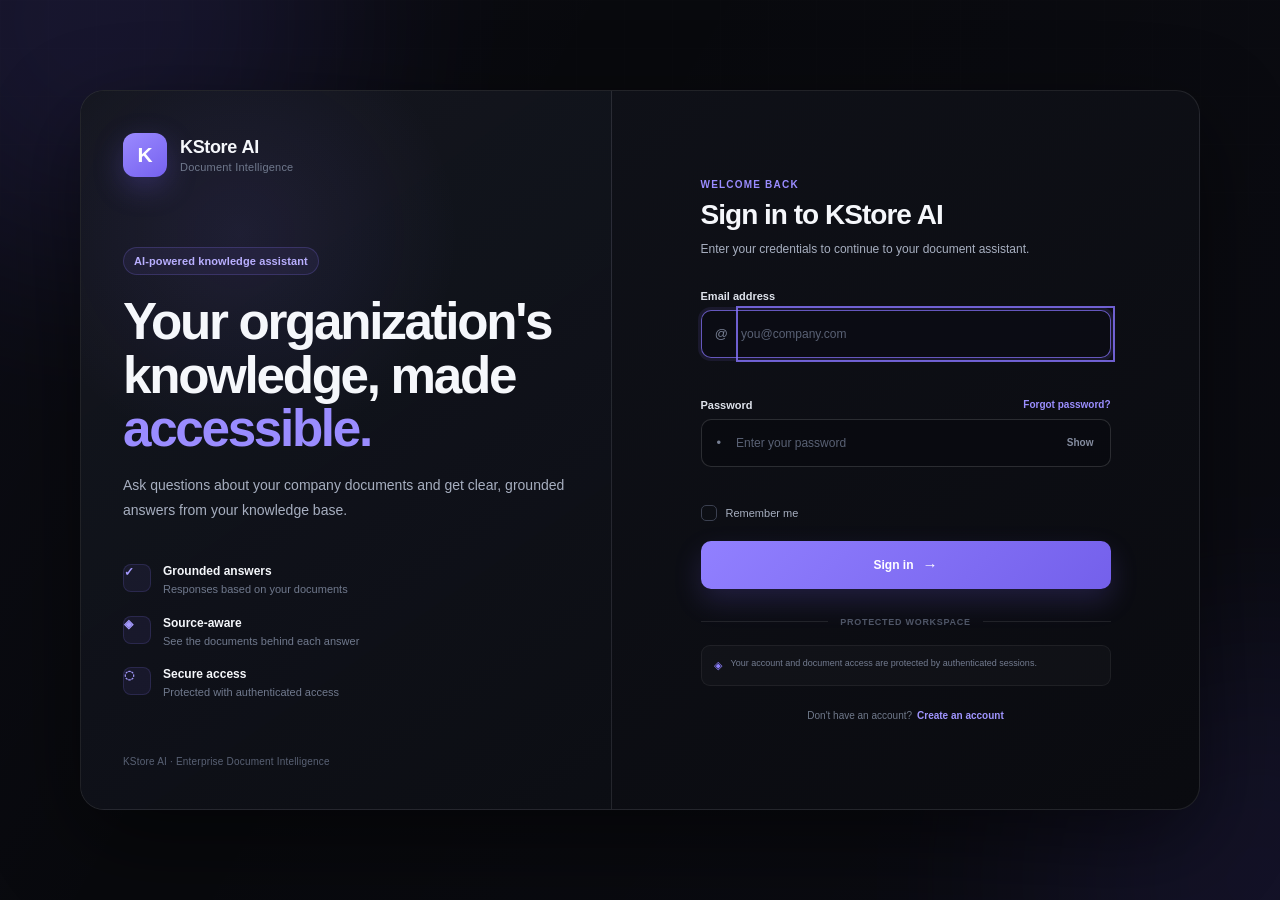
==== frontend/login.html @ 2d33f05e "Initial TechNova AI application" ====
<!DOCTYPE html>
<html lang="en">

<head>
    <meta charset="UTF-8">

    <meta
        name="viewport"
        content="width=device-width, initial-scale=1.0"
    >

    <meta
        name="description"
        content="Sign in to KStore AI Document Intelligence"
    >

    <meta
        name="theme-color"
        content="#090a0f"
    >

    <title>Sign in — KStore AI</title>

    <link
        rel="stylesheet"
        href="login.css"
    >
</head>


<body class="auth-page">

    <main class="auth-shell">

        <!-- Decorative background -->
        <div class="auth-glow auth-glow-one"></div>
        <div class="auth-glow auth-glow-two"></div>


        <section class="auth-layout">


            <!-- =================================================
                 BRAND / PRODUCT PANEL
            ================================================== -->

            <aside class="auth-brand-panel">

                <div class="brand-lockup">

                    <div class="brand-mark" aria-hidden="true">
                        K
                    </div>

                    <div>
                        <div class="brand-name">
                            KStore <strong>AI</strong>
                        </div>

                        <div class="brand-subtitle">
                            Document Intelligence
                        </div>
                    </div>

                </div>


                <div class="brand-content">

                    <div class="brand-badge">
                        AI-powered knowledge assistant
                    </div>

                    <h1>
                        Your organization's
                        knowledge, made
                        <span>accessible.</span>
                    </h1>

                    <p>
                        Ask questions about your company documents
                        and get clear, grounded answers from your
                        knowledge base.
                    </p>


                    <div class="feature-list">

                        <div class="feature-item">

                            <span class="feature-icon" aria-hidden="true">
                                ✓
                            </span>

                            <div>
                                <strong>Grounded answers</strong>
                                <span>Responses based on your documents</span>
                            </div>

                        </div>


                        <div class="feature-item">

                            <span class="feature-icon" aria-hidden="true">
                                ◈
                            </span>

                            <div>
                                <strong>Source-aware</strong>
                                <span>See the documents behind each answer</span>
                            </div>

                        </div>


                        <div class="feature-item">

                            <span class="feature-icon" aria-hidden="true">
                                ◌
                            </span>

                            <div>
                                <strong>Secure access</strong>
                                <span>Protected with authenticated access</span>
                            </div>

                        </div>

                    </div>

                </div>


                <div class="brand-footer">
                    KStore AI · Enterprise Document Intelligence
                </div>

            </aside>


            <!-- =================================================
                 LOGIN PANEL
            ================================================== -->

            <section class="auth-card-wrap">

                <div class="auth-card">


                    <div class="mobile-brand">

                        <div class="brand-mark" aria-hidden="true">
                            K
                        </div>

                        <div>
                            <div class="brand-name">
                                KStore <strong>AI</strong>
                            </div>

                            <div class="brand-subtitle">
                                Document Intelligence
                            </div>
                        </div>

                    </div>


                    <div class="auth-heading">

                        <div class="eyebrow">
                            Welcome back
                        </div>

                        <h2>
                            Sign in to KStore AI
                        </h2>

                        <p>
                            Enter your credentials to continue
                            to your document assistant.
                        </p>

                    </div>


                    <!-- Server / client error -->
                    <div
                        id="loginError"
                        class="form-alert form-alert-error"
                        role="alert"
                        aria-live="polite"
                        hidden
                    ></div>


                    <!-- Success -->
                    <div
                        id="loginSuccess"
                        class="form-alert form-alert-success"
                        role="status"
                        aria-live="polite"
                        hidden
                    ></div>


                    <form
                        id="loginForm"
                        class="auth-form"
                        novalidate
                    >


                        <!-- Email -->

                        <div class="field-group">

                            <label
                                for="email"
                            >
                                Email address
                            </label>

                            <div class="input-wrap">

                                <span
                                    class="input-icon"
                                    aria-hidden="true"
                                >
                                    @
                                </span>

                                <input
                                    id="email"
                                    name="email"
                                    type="email"
                                    autocomplete="email"
                                    inputmode="email"
                                    placeholder="you@company.com"
                                    maxlength="255"
                                    required
                                >

                            </div>

                            <span
                                id="emailError"
                                class="field-error"
                                aria-live="polite"
                            ></span>

                        </div>


                        <!-- Password -->

                        <div class="field-group">

                            <div class="field-label-row">

                                <label
                                    for="password"
                                >
                                    Password
                                </label>

                                <button
                                    id="forgotPasswordBtn"
                                    class="text-button"
                                    type="button"
                                >
                                    Forgot password?
                                </button>

                            </div>


                            <div class="input-wrap">

                                <span
                                    class="input-icon"
                                    aria-hidden="true"
                                >
                                    •
                                </span>

                                <input
                                    id="password"
                                    name="password"
                                    type="password"
                                    autocomplete="current-password"
                                    placeholder="Enter your password"
                                    maxlength="128"
                                    required
                                >

                                <button
                                    id="togglePassword"
                                    class="password-toggle"
                                    type="button"
                                    aria-label="Show password"
                                    title="Show password"
                                >
                                    Show
                                </button>

                            </div>

                            <span
                                id="passwordError"
                                class="field-error"
                                aria-live="polite"
                            ></span>

                        </div>


                        <!-- Options -->

                        <div class="form-options">

                            <label class="checkbox-label">

                                <input
                                    id="rememberMe"
                                    name="rememberMe"
                                    type="checkbox"
                                >

                                <span class="custom-checkbox">
                                    <span>✓</span>
                                </span>

                                <span>
                                    Remember me
                                </span>

                            </label>

                        </div>


                        <!-- Submit -->

                        <button
                            id="loginBtn"
                            class="primary-button"
                            type="submit"
                        >

                            <span
                                id="loginBtnText"
                            >
                                Sign in
                            </span>

                            <span
                                id="loginSpinner"
                                class="button-spinner"
                                aria-hidden="true"
                                hidden
                            ></span>

                            <span
                                class="button-arrow"
                                aria-hidden="true"
                            >
                                →
                            </span>

                        </button>


                    </form>


                    <div class="auth-divider">
                        <span>Protected workspace</span>
                    </div>


                    <div class="security-note">

                        <span
                            class="security-icon"
                            aria-hidden="true"
                        >
                            ◈
                        </span>

                        <span>
                            Your account and document access are
                            protected by authenticated sessions.
                        </span>

                    </div>


                    <div class="auth-bottom">

                        <span>
                            Don't have an account?
                        </span>

                        <a href="/register.html">
                            Create an account
                        </a>

                    </div>

                </div>

            </section>

        </section>

    </main>


    <script src="login.js"></script>

</body>

</html>
---- frontend/login.css ----
/* =========================================================
   KSTORE AI — AUTHENTICATION UI
   ========================================================= */

:root {
    --auth-bg: #08090d;
    --auth-surface: #0f1118;
    --auth-surface-soft: #12151e;
    --auth-border: rgba(255, 255, 255, 0.09);
    --auth-border-strong: rgba(255, 255, 255, 0.14);

    --auth-text: #f5f7fb;
    --auth-text-secondary: #a7afc0;
    --auth-text-muted: #70798d;

    --auth-primary: #8875ff;
    --auth-primary-hover: #9888ff;
    --auth-primary-soft: rgba(136, 117, 255, 0.12);

    --auth-success: #42d89a;
    --auth-danger: #ff6f7d;

    --auth-radius: 14px;
    --auth-shadow:
        0 30px 90px rgba(0, 0, 0, 0.48);
}


* {
    box-sizing: border-box;
}


html,
body {
    width: 100%;
    min-height: 100%;
    margin: 0;
}


body {
    font-family:
        Inter,
        ui-sans-serif,
        -apple-system,
        BlinkMacSystemFont,
        "Segoe UI",
        sans-serif;

    color: var(--auth-text);
    background: var(--auth-bg);

    -webkit-font-smoothing: antialiased;
    text-rendering: optimizeLegibility;
}


button,
input {
    font: inherit;
}


button {
    cursor: pointer;
}


button:disabled {
    cursor: not-allowed;
}


a {
    color: inherit;
}


.auth-page {
    min-height: 100vh;
    overflow-x: hidden;
}


.auth-shell {
    position: relative;

    min-height: 100vh;

    display: flex;
    align-items: center;
    justify-content: center;

    padding: 36px;

    overflow: hidden;
}


.auth-shell::before {
    content: "";

    position: absolute;
    inset: 0;

    background:
        linear-gradient(
            120deg,
            rgba(136, 117, 255, 0.035),
            transparent 35%,
            rgba(136, 117, 255, 0.025)
        );
}


.auth-shell::after {
    content: "";

    position: absolute;
    inset: 0;

    pointer-events: none;

    background-image:
        linear-gradient(
            rgba(255,255,255,0.018) 1px,
            transparent 1px
        ),
        linear-gradient(
            90deg,
            rgba(255,255,255,0.018) 1px,
            transparent 1px
        );

    background-size: 48px 48px;

    mask-image:
        linear-gradient(
            to bottom,
            black,
            transparent 80%
        );

    opacity: 0.28;
}


.auth-glow {
    position: absolute;

    width: 480px;
    height: 480px;

    border-radius: 50%;

    filter: blur(100px);

    pointer-events: none;

    opacity: 0.11;
}


.auth-glow-one {
    top: -220px;
    left: -140px;

    background: #7564ff;
}


.auth-glow-two {
    right: -220px;
    bottom: -220px;

    background: #5749c9;
}


.auth-layout {
    position: relative;
    z-index: 1;

    width: min(1120px, 100%);

    min-height: 680px;

    display: grid;
    grid-template-columns: 0.95fr 1.05fr;

    overflow: hidden;

    border: 1px solid var(--auth-border);

    border-radius: 24px;

    background:
        linear-gradient(
            145deg,
            rgba(17, 19, 27, 0.98),
            rgba(10, 11, 16, 0.98)
        );

    box-shadow: var(--auth-shadow);
}


/* =========================================================
   BRAND PANEL
   ========================================================= */

.auth-brand-panel {
    position: relative;

    display: flex;
    flex-direction: column;

    padding: 42px;

    border-right: 1px solid var(--auth-border);

    background:
        radial-gradient(
            circle at 30% 20%,
            rgba(136, 117, 255, 0.10),
            transparent 32%
        ),
        linear-gradient(
            145deg,
            rgba(20, 22, 31, 0.96),
            rgba(12, 14, 20, 0.98)
        );
}


.brand-lockup,
.mobile-brand {
    display: flex;
    align-items: center;
    gap: 13px;
}


.brand-mark {
    width: 44px;
    height: 44px;

    display: grid;
    place-items: center;

    flex: 0 0 auto;

    border-radius: 12px;

    color: white;

    font-size: 21px;
    font-weight: 800;

    background:
        linear-gradient(
            145deg,
            #9b8aff,
            #7561ef
        );

    box-shadow:
        0 10px 30px rgba(117, 97, 239, 0.28);
}


.brand-name {
    font-size: 18px;
    font-weight: 700;
    letter-spacing: -0.02em;
}


.brand-name strong {
    font-weight: 800;
}


.brand-subtitle {
    margin-top: 3px;

    color: var(--auth-text-muted);

    font-size: 11px;
    font-weight: 500;

    letter-spacing: 0.02em;
}


.brand-content {
    margin: auto 0;
    padding: 70px 0 55px;
}


.brand-badge {
    display: inline-flex;
    align-items: center;

    padding: 7px 10px;

    border: 1px solid rgba(136, 117, 255, 0.22);
    border-radius: 999px;

    color: #b9afff;

    background: rgba(136, 117, 255, 0.07);

    font-size: 11px;
    font-weight: 600;
    letter-spacing: 0.01em;
}


.brand-content h1 {
    max-width: 470px;

    margin: 20px 0 18px;

    font-size: clamp(34px, 4vw, 52px);
    line-height: 1.04;

    letter-spacing: -0.045em;
}


.brand-content h1 span {
    color: #9a8cff;
}


.brand-content > p {
    max-width: 470px;

    margin: 0;

    color: var(--auth-text-secondary);

    font-size: 14px;
    line-height: 1.75;
}


.feature-list {
    display: grid;
    gap: 18px;

    margin-top: 42px;
}


.feature-item {
    display: flex;
    align-items: flex-start;
    gap: 12px;
}


.feature-icon {
    width: 28px;
    height: 28px;

    display: grid;
    place-items: center;

    flex: 0 0 auto;

    border: 1px solid rgba(136, 117, 255, 0.16);
    border-radius: 8px;

    color: #a69bff;

    background: rgba(136, 117, 255, 0.08);

    font-size: 12px;
    font-weight: 700;
}


.feature-item strong,
.feature-item span {
    display: block;
}


.feature-item strong {
    margin-bottom: 3px;

    font-size: 12px;
    font-weight: 650;
}


.feature-item div > span {
    color: var(--auth-text-muted);

    font-size: 11px;
    line-height: 1.5;
}


.brand-footer {
    color: #596174;

    font-size: 10px;
    letter-spacing: 0.02em;
}


/* =========================================================
   LOGIN PANEL
   ========================================================= */

.auth-card-wrap {
    display: flex;
    align-items: center;
    justify-content: center;

    padding: 48px;
}


.auth-card {
    width: min(410px, 100%);
}


.mobile-brand {
    display: none;
}


.auth-heading {
    margin-bottom: 30px;
}


.eyebrow {
    margin-bottom: 9px;

    color: #9a8cff;

    font-size: 10px;
    font-weight: 700;

    letter-spacing: 0.12em;
    text-transform: uppercase;
}


.auth-heading h2 {
    margin: 0 0 9px;

    color: var(--auth-text);

    font-size: 28px;
    line-height: 1.15;

    letter-spacing: -0.035em;
}


.auth-heading p {
    margin: 0;

    color: var(--auth-text-secondary);

    font-size: 12px;
    line-height: 1.65;
}


.auth-form {
    display: grid;
    gap: 20px;
}


.field-group {
    display: grid;
    gap: 8px;
}


.field-group label {
    color: #dfe3ec;

    font-size: 11px;
    font-weight: 600;
}


.field-label-row {
    display: flex;
    align-items: center;
    justify-content: space-between;

    gap: 16px;
}


.text-button {
    padding: 0;

    border: 0;

    color: #9b8fff;

    background: transparent;

    font-size: 10px;
    font-weight: 600;
}


.text-button:hover {
    color: #b4abff;
}


.input-wrap {
    position: relative;

    display: flex;
    align-items: center;

    height: 48px;

    border: 1px solid var(--auth-border-strong);
    border-radius: 10px;

    background: rgba(8, 10, 15, 0.58);

    transition:
        border-color 160ms ease,
        box-shadow 160ms ease,
        background 160ms ease;
}


.input-wrap:focus-within {
    border-color: rgba(136, 117, 255, 0.72);

    background: rgba(12, 13, 20, 0.9);

    box-shadow:
        0 0 0 3px rgba(136, 117, 255, 0.10);
}


.input-wrap.invalid {
    border-color: rgba(255, 111, 125, 0.75);
}


.input-icon {
    width: 44px;

    display: grid;
    place-items: center;

    color: #777f93;

    font-size: 13px;
}


.input-wrap input {
    min-width: 0;
    width: 100%;
    height: 100%;

    padding: 0 12px 0 0;

    border: 0;
    outline: 0;

    color: var(--auth-text);

    background: transparent;

    font-size: 12px;
}


.input-wrap input::placeholder {
    color: #596174;
}


.password-toggle {
    margin-right: 8px;
    padding: 7px 8px;

    border: 0;
    border-radius: 7px;

    color: #858da0;

    background: transparent;

    font-size: 10px;
    font-weight: 600;
}


.password-toggle:hover {
    color: #b7bdca;

    background: rgba(255, 255, 255, 0.05);
}


.field-error {
    min-height: 13px;

    color: var(--auth-danger);

    font-size: 10px;
    line-height: 1.3;
}


.form-options {
    display: flex;
    align-items: center;

    margin-top: -3px;
}


.checkbox-label {
    display: inline-flex !important;
    align-items: center;
    gap: 9px;

    color: var(--auth-text-secondary) !important;

    font-size: 11px !important;
    font-weight: 500 !important;

    cursor: pointer;
}


.checkbox-label input {
    position: absolute;

    width: 1px;
    height: 1px;

    opacity: 0;
}


.custom-checkbox {
    width: 16px;
    height: 16px;

    display: grid;
    place-items: center;

    border: 1px solid #3b4050;
    border-radius: 5px;

    background: #0d0f15;

    transition:
        border-color 150ms ease,
        background 150ms ease;
}


.custom-checkbox span {
    display: none;

    color: white;

    font-size: 9px;
    font-weight: 800;
}


.checkbox-label input:checked + .custom-checkbox {
    border-color: var(--auth-primary);

    background: var(--auth-primary);
}


.checkbox-label input:checked + .custom-checkbox span {
    display: block;
}


.primary-button {
    width: 100%;
    height: 48px;

    display: flex;
    align-items: center;
    justify-content: center;

    gap: 9px;

    border: 0;
    border-radius: 10px;

    color: white;

    background:
        linear-gradient(
            135deg,
            #9180ff,
            #7460eb
        );

    box-shadow:
        0 12px 28px rgba(117, 96, 235, 0.20);

    font-size: 12px;
    font-weight: 700;

    transition:
        transform 150ms ease,
        filter 150ms ease,
        box-shadow 150ms ease;
}


.primary-button:hover:not(:disabled) {
    filter: brightness(1.06);

    transform: translateY(-1px);

    box-shadow:
        0 15px 32px rgba(117, 96, 235, 0.28);
}


.primary-button:active:not(:disabled) {
    transform: translateY(0);
}


.primary-button:disabled {
    opacity: 0.65;
}


.button-arrow {
    font-size: 15px;
}


.button-spinner {
    width: 14px;
    height: 14px;

    border: 2px solid rgba(255,255,255,0.35);
    border-top-color: white;

    border-radius: 50%;

    animation:
        auth-spin 700ms linear infinite;
}


@keyframes auth-spin {
    to {
        transform: rotate(360deg);
    }
}


/* =========================================================
   ALERTS
   ========================================================= */

.form-alert {
    margin-bottom: 18px;

    padding: 11px 12px;

    border-radius: 9px;

    font-size: 11px;
    line-height: 1.5;
}


.form-alert-error {
    border: 1px solid rgba(255, 111, 125, 0.20);

    color: #ffb4bc;

    background: rgba(255, 111, 125, 0.07);
}


.form-alert-success {
    border: 1px solid rgba(66, 216, 154, 0.20);

    color: #91e7c1;

    background: rgba(66, 216, 154, 0.07);
}


/* =========================================================
   FOOTER / SECURITY
   ========================================================= */

.auth-divider {
    display: flex;
    align-items: center;
    gap: 12px;

    margin: 28px 0 18px;

    color: #4f5667;

    font-size: 9px;
    font-weight: 600;

    letter-spacing: 0.08em;
    text-transform: uppercase;
}


.auth-divider::before,
.auth-divider::after {
    content: "";

    height: 1px;

    flex: 1;

    background: var(--auth-border);
}


.security-note {
    display: flex;
    align-items: flex-start;
    gap: 9px;

    padding: 11px 12px;

    border: 1px solid rgba(255,255,255,0.06);
    border-radius: 9px;

    color: #737c90;

    background: rgba(255,255,255,0.025);

    font-size: 9px;
    line-height: 1.55;
}


.security-icon {
    color: #8d80ff;

    font-size: 11px;
}


.auth-bottom {
    display: flex;
    justify-content: center;
    gap: 5px;

    margin-top: 24px;

    color: #70798b;

    font-size: 10px;
}


.auth-bottom a {
    color: #a095ff;

    font-weight: 650;

    text-decoration: none;
}


.auth-bottom a:hover {
    color: #bbb3ff;
}


/* =========================================================
   ACCESSIBILITY
   ========================================================= */

button:focus-visible,
a:focus-visible,
input:focus-visible {
    outline: 2px solid rgba(136,117,255,0.8);
    outline-offset: 3px;
}


/* =========================================================
   RESPONSIVE
   ========================================================= */

@media (max-width: 900px) {

    .auth-shell {
        padding: 20px;
    }


    .auth-layout {
        grid-template-columns: 1fr;

        min-height: auto;

        max-width: 520px;
    }


    .auth-brand-panel {
        display: none;
    }


    .auth-card-wrap {
        padding: 42px 34px;
    }


    .mobile-brand {
        display: flex;

        margin-bottom: 42px;
    }
}


@media (max-width: 520px) {

    .auth-shell {
        align-items: flex-start;

        padding: 14px;
    }


    .auth-layout {
        width: 100%;

        border-radius: 18px;
    }


    .auth-card-wrap {
        padding: 30px 20px 28px;
    }


    .mobile-brand {
        margin-bottom: 34px;
    }


    .auth-heading h2 {
        font-size: 25px;
    }


    .auth-heading p {
        font-size: 11px;
    }


    .auth-bottom {
        flex-direction: column;
        align-items: center;

        gap: 5px;
    }
}


@media (prefers-reduced-motion: reduce) {

    *,
    *::before,
    *::after {
        scroll-behavior: auto !important;

        animation-duration: 0.01ms !important;
        animation-iteration-count: 1 !important;

        transition-duration: 0.01ms !important;
    }
}
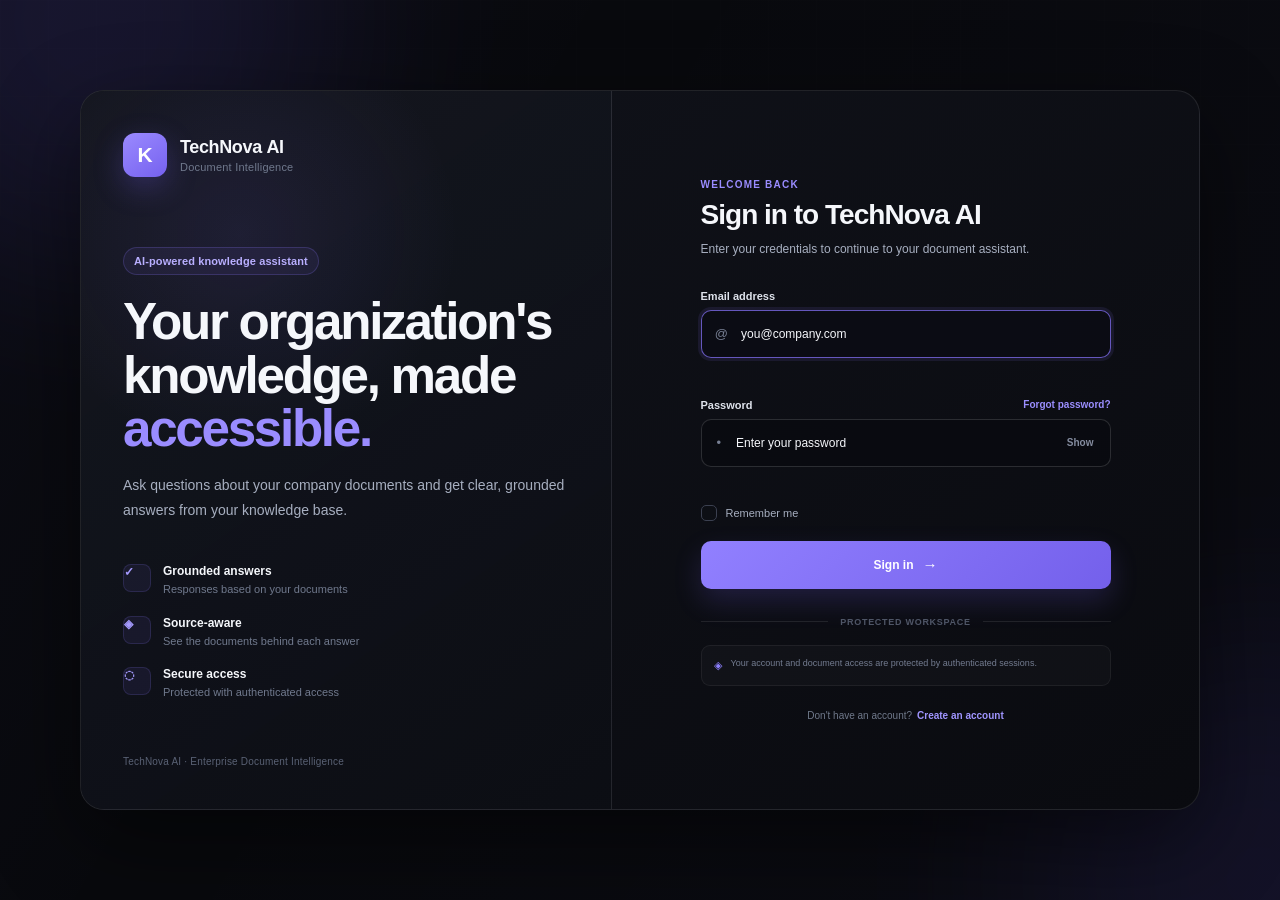
==== commit 0bd6f0cd: "Prepare TechNova AI for Cloud Run deployment" ====
--- a/frontend/login.html
+++ b/frontend/login.html
@@ -1,69 +1,66 @@
+
 <!DOCTYPE html>
 <html lang="en">
 
 <head>
     <meta charset="UTF-8">
-
-    <meta
-        name="viewport"
-        content="width=device-width, initial-scale=1.0"
-    >
-
-    <meta
-        name="description"
-        content="Sign in to KStore AI Document Intelligence"
-    >
-
-    <meta
-        name="theme-color"
-        content="#090a0f"
-    >
-
-    <title>Sign in — KStore AI</title>
-
-    <link
-        rel="stylesheet"
-        href="login.css"
-    >
+    <meta name="viewport" content="width=device-width, initial-scale=1.0">
+    <meta name="description" content="Sign in to TechNova AI Document Intelligence">
+    <meta name="theme-color" content="#090a0f">
+
+    <title>Sign in — TechNova AI</title>
+
+    <link rel="stylesheet" href="login.css">
+
+    <!-- Dark theme autofill correction -->
+    <style>
+        .auth-card .input-wrap input,
+        .auth-card .input-wrap input:focus {
+            background: transparent !important;
+            color: #f5f7fb !important;
+            -webkit-text-fill-color: #f5f7fb !important;
+            caret-color: #f5f7fb !important;
+            outline: none;
+            box-shadow: none;
+        }
+
+        .auth-card .input-wrap input:-webkit-autofill,
+        .auth-card .input-wrap input:-webkit-autofill:hover,
+        .auth-card .input-wrap input:-webkit-autofill:focus,
+        .auth-card .input-wrap input:-webkit-autofill:active {
+            -webkit-box-shadow: 0 0 0 1000px #0c0d14 inset !important;
+            box-shadow: 0 0 0 1000px #0c0d14 inset !important;
+            -webkit-text-fill-color: #f5f7fb !important;
+            caret-color: #f5f7fb !important;
+            transition: background-color 99999s ease-in-out 0s;
+        }
+    </style>
 </head>
 
-
 <body class="auth-page">
 
     <main class="auth-shell">
 
-        <!-- Decorative background -->
         <div class="auth-glow auth-glow-one"></div>
         <div class="auth-glow auth-glow-two"></div>
 
-
         <section class="auth-layout">
 
-
-            <!-- =================================================
-                 BRAND / PRODUCT PANEL
-            ================================================== -->
-
+            <!-- BRAND PANEL -->
             <aside class="auth-brand-panel">
 
                 <div class="brand-lockup">
-
-                    <div class="brand-mark" aria-hidden="true">
-                        K
-                    </div>
+                    <div class="brand-mark" aria-hidden="true">K</div>
 
                     <div>
                         <div class="brand-name">
-                            KStore <strong>AI</strong>
-                        </div>
-
+                            TechNova <strong>AI</strong>
+                        </div>
                         <div class="brand-subtitle">
                             Document Intelligence
                         </div>
                     </div>
-
                 </div>
-
 
                 <div class="brand-content">
 
@@ -83,82 +80,54 @@
                         knowledge base.
                     </p>
 
-
                     <div class="feature-list">
 
                         <div class="feature-item">
-
-                            <span class="feature-icon" aria-hidden="true">
-                                ✓
-                            </span>
-
+                            <span class="feature-icon" aria-hidden="true">✓</span>
                             <div>
                                 <strong>Grounded answers</strong>
                                 <span>Responses based on your documents</span>
                             </div>
-
-                        </div>
-
+                        </div>
 
                         <div class="feature-item">
-
-                            <span class="feature-icon" aria-hidden="true">
-                                ◈
-                            </span>
-
+                            <span class="feature-icon" aria-hidden="true">◈</span>
                             <div>
                                 <strong>Source-aware</strong>
                                 <span>See the documents behind each answer</span>
                             </div>
-
-                        </div>
-
+                        </div>
 
                         <div class="feature-item">
-
-                            <span class="feature-icon" aria-hidden="true">
-                                ◌
-                            </span>
-
+                            <span class="feature-icon" aria-hidden="true">◌</span>
                             <div>
                                 <strong>Secure access</strong>
                                 <span>Protected with authenticated access</span>
                             </div>
-
-                        </div>
-
-                    </div>
-
+                        </div>
+
+                    </div>
                 </div>
 
-
                 <div class="brand-footer">
-                    KStore AI · Enterprise Document Intelligence
+                    TechNova AI · Enterprise Document Intelligence
                 </div>
 
             </aside>
 
-
-            <!-- =================================================
-                 LOGIN PANEL
-            ================================================== -->
-
+            <!-- LOGIN PANEL -->
             <section class="auth-card-wrap">
 
                 <div class="auth-card">
 
-
                     <div class="mobile-brand">
 
-                        <div class="brand-mark" aria-hidden="true">
-                            K
-                        </div>
+                        <div class="brand-mark" aria-hidden="true">K</div>
 
                         <div>
                             <div class="brand-name">
-                                KStore <strong>AI</strong>
-                            </div>
-
+                                TechNova <strong>AI</strong>
+                            </div>
                             <div class="brand-subtitle">
                                 Document Intelligence
                             </div>
@@ -166,16 +135,13 @@
 
                     </div>
 
-
                     <div class="auth-heading">
 
                         <div class="eyebrow">
                             Welcome back
                         </div>
 
-                        <h2>
-                            Sign in to KStore AI
-                        </h2>
+                        <h2>Sign in to TechNova AI</h2>
 
                         <p>
                             Enter your credentials to continue
@@ -184,8 +150,7 @@
 
                     </div>
 
-
-                    <!-- Server / client error -->
+                    <!-- LOGIN ERROR -->
                     <div
                         id="loginError"
                         class="form-alert form-alert-error"
@@ -194,8 +159,7 @@
                         hidden
                     ></div>
 
-
-                    <!-- Success -->
+                    <!-- LOGIN SUCCESS -->
                     <div
                         id="loginSuccess"
                         class="form-alert form-alert-success"
@@ -204,30 +168,22 @@
                         hidden
                     ></div>
 
-
                     <form
                         id="loginForm"
                         class="auth-form"
                         novalidate
                     >
 
-
-                        <!-- Email -->
-
+                        <!-- EMAIL -->
                         <div class="field-group">
 
-                            <label
-                                for="email"
-                            >
+                            <label for="email">
                                 Email address
                             </label>
 
                             <div class="input-wrap">
 
-                                <span
-                                    class="input-icon"
-                                    aria-hidden="true"
-                                >
+                                <span class="input-icon" aria-hidden="true">
                                     @
                                 </span>
 
@@ -252,16 +208,12 @@
 
                         </div>
 
-
-                        <!-- Password -->
-
+                        <!-- PASSWORD -->
                         <div class="field-group">
 
                             <div class="field-label-row">
 
-                                <label
-                                    for="password"
-                                >
+                                <label for="password">
                                     Password
                                 </label>
 
@@ -275,13 +227,9 @@
 
                             </div>
 
-
                             <div class="input-wrap">
 
-                                <span
-                                    class="input-icon"
-                                    aria-hidden="true"
-                                >
+                                <span class="input-icon" aria-hidden="true">
                                     •
                                 </span>
 
@@ -315,9 +263,7 @@
 
                         </div>
 
-
-                        <!-- Options -->
-
+                        <!-- REMEMBER ME -->
                         <div class="form-options">
 
                             <label class="checkbox-label">
@@ -332,26 +278,20 @@
                                     <span>✓</span>
                                 </span>
 
-                                <span>
-                                    Remember me
-                                </span>
+                                <span>Remember me</span>
 
                             </label>
 
                         </div>
 
-
-                        <!-- Submit -->
-
+                        <!-- SIGN IN BUTTON -->
                         <button
                             id="loginBtn"
                             class="primary-button"
                             type="submit"
                         >
 
-                            <span
-                                id="loginBtnText"
-                            >
+                            <span id="loginBtnText">
                                 Sign in
                             </span>
 
@@ -362,30 +302,22 @@
                                 hidden
                             ></span>
 
-                            <span
-                                class="button-arrow"
-                                aria-hidden="true"
-                            >
+                            <span class="button-arrow" aria-hidden="true">
                                 →
                             </span>
 
                         </button>
 
-
                     </form>
 
-
+                    <!-- SECURITY INFORMATION -->
                     <div class="auth-divider">
                         <span>Protected workspace</span>
                     </div>
 
-
                     <div class="security-note">
 
-                        <span
-                            class="security-icon"
-                            aria-hidden="true"
-                        >
+                        <span class="security-icon" aria-hidden="true">
                             ◈
                         </span>
 
@@ -396,12 +328,10 @@
 
                     </div>
 
-
+                    <!-- REGISTER LINK -->
                     <div class="auth-bottom">
 
-                        <span>
-                            Don't have an account?
-                        </span>
+                        <span>Don't have an account?</span>
 
                         <a href="/register.html">
                             Create an account
@@ -417,9 +347,7 @@
 
     </main>
 
-
     <script src="login.js"></script>
 
 </body>
-
 </html>
